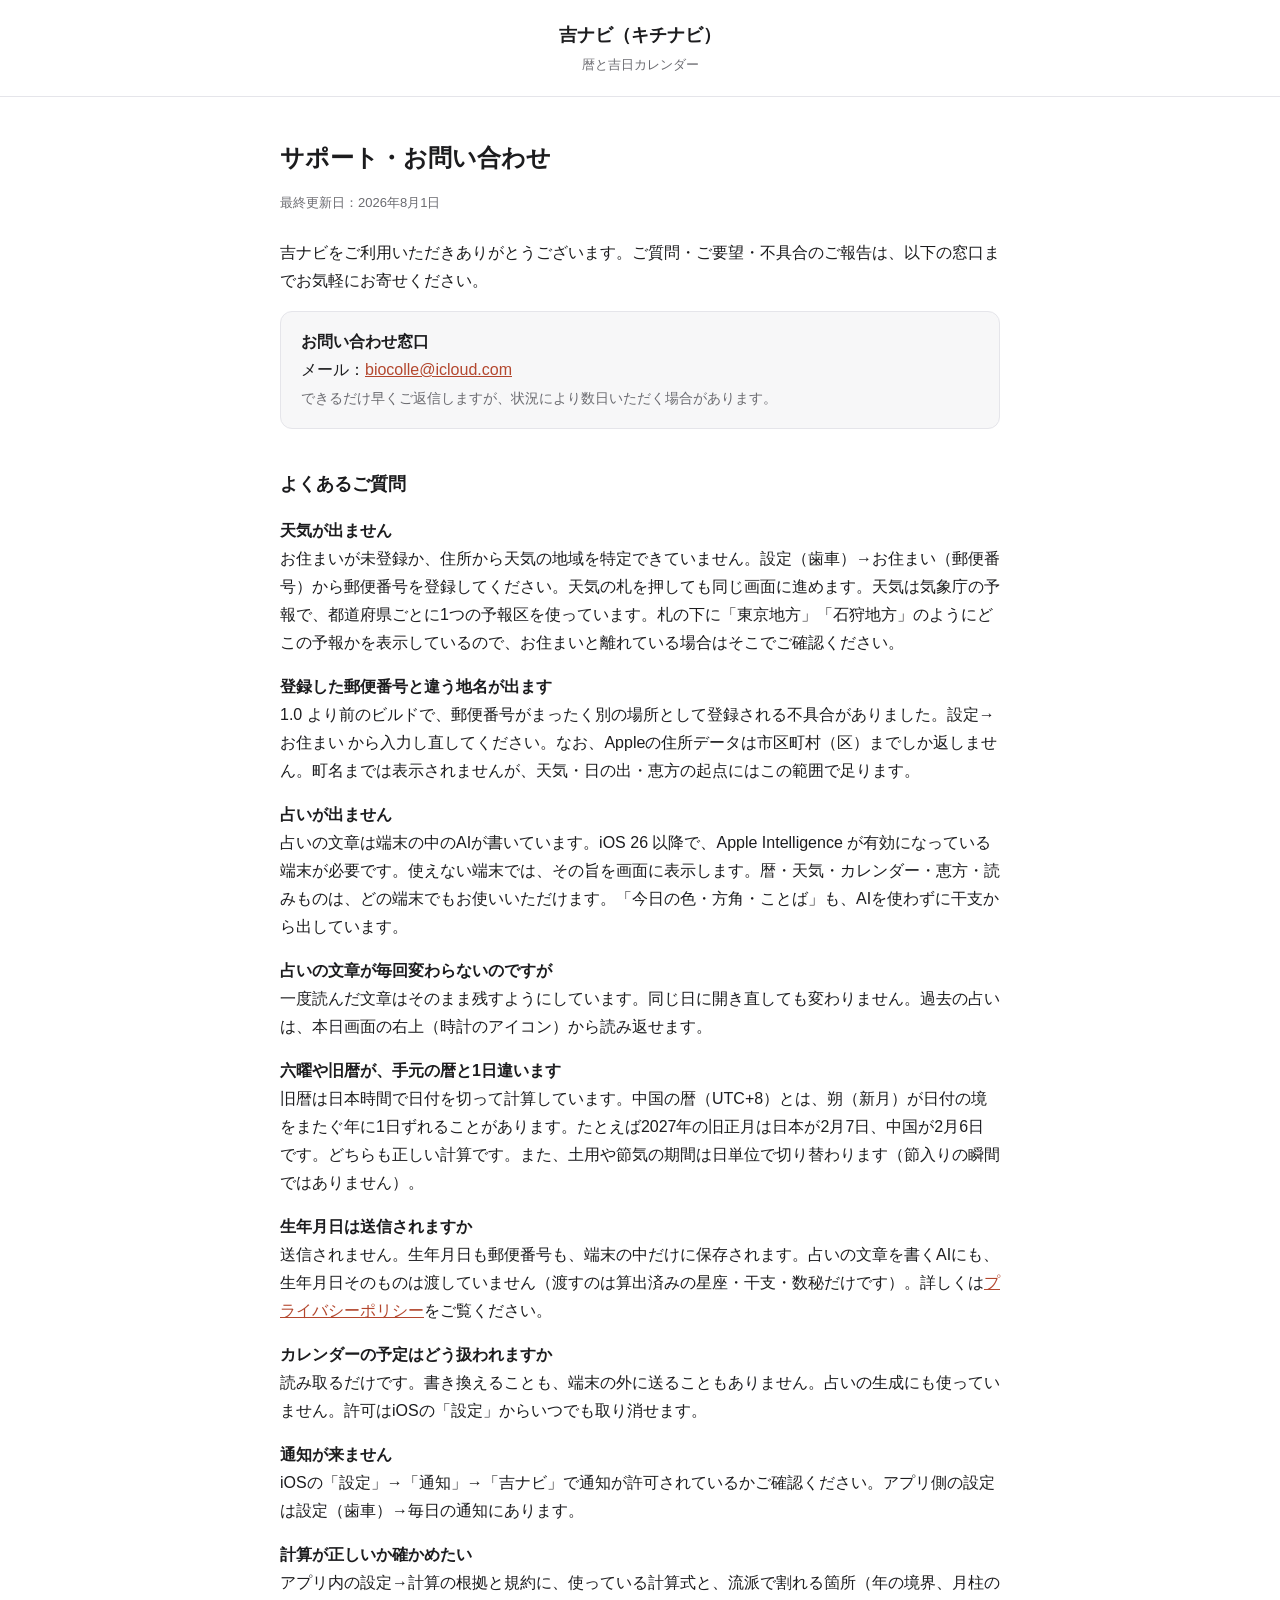
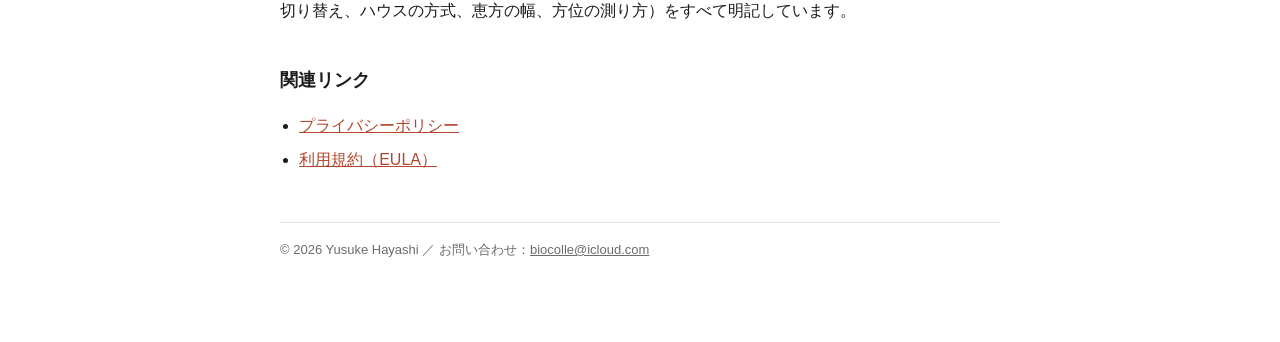
==== support.html @ 6c105fbb "feat: 吉ナビの法務・サポートページを公開 プライバシーポリシー・利用規約・サポート。BioColleのbiocolle-siteと 同じ構成（GitHub Pages・ルート配信）だが、リポジト" ====
<!doctype html>
<html lang="ja">
<head>
<meta charset="utf-8">
<meta name="viewport" content="width=device-width, initial-scale=1">
<title>サポート・お問い合わせ｜吉ナビ</title>
<link rel="stylesheet" href="style.css">
</head>
<body>
<header class="site"><a href="index.html">吉ナビ（キチナビ）<span class="tag">暦と吉日カレンダー</span></a></header>
<div class="wrap">
  <h1>サポート・お問い合わせ</h1>
  <p class="updated">最終更新日：2026年8月1日</p>

  <p>吉ナビをご利用いただきありがとうございます。ご質問・ご要望・不具合のご報告は、以下の窓口までお気軽にお寄せください。</p>

  <div class="card">
    <strong>お問い合わせ窓口</strong><br>
    メール：<a href="mailto:biocolle@icloud.com">biocolle@icloud.com</a><br>
    <span style="color:var(--muted);font-size:14px;">できるだけ早くご返信しますが、状況により数日いただく場合があります。</span>
  </div>

  <h2>よくあるご質問</h2>

  <p><strong>天気が出ません</strong><br>
  お住まいが未登録か、住所から天気の地域を特定できていません。設定（歯車）→お住まい（郵便番号）から郵便番号を登録してください。天気の札を押しても同じ画面に進めます。天気は気象庁の予報で、都道府県ごとに1つの予報区を使っています。札の下に「東京地方」「石狩地方」のようにどこの予報かを表示しているので、お住まいと離れている場合はそこでご確認ください。</p>

  <p><strong>登録した郵便番号と違う地名が出ます</strong><br>
  1.0 より前のビルドで、郵便番号がまったく別の場所として登録される不具合がありました。設定→お住まい から入力し直してください。なお、Appleの住所データは市区町村（区）までしか返しません。町名までは表示されませんが、天気・日の出・恵方の起点にはこの範囲で足ります。</p>

  <p><strong>占いが出ません</strong><br>
  占いの文章は端末の中のAIが書いています。iOS 26 以降で、Apple Intelligence が有効になっている端末が必要です。使えない端末では、その旨を画面に表示します。暦・天気・カレンダー・恵方・読みものは、どの端末でもお使いいただけます。「今日の色・方角・ことば」も、AIを使わずに干支から出しています。</p>

  <p><strong>占いの文章が毎回変わらないのですが</strong><br>
  一度読んだ文章はそのまま残すようにしています。同じ日に開き直しても変わりません。過去の占いは、本日画面の右上（時計のアイコン）から読み返せます。</p>

  <p><strong>六曜や旧暦が、手元の暦と1日違います</strong><br>
  旧暦は日本時間で日付を切って計算しています。中国の暦（UTC+8）とは、朔（新月）が日付の境をまたぐ年に1日ずれることがあります。たとえば2027年の旧正月は日本が2月7日、中国が2月6日です。どちらも正しい計算です。また、土用や節気の期間は日単位で切り替わります（節入りの瞬間ではありません）。</p>

  <p><strong>生年月日は送信されますか</strong><br>
  送信されません。生年月日も郵便番号も、端末の中だけに保存されます。占いの文章を書くAIにも、生年月日そのものは渡していません（渡すのは算出済みの星座・干支・数秘だけです）。詳しくは<a href="privacy.html">プライバシーポリシー</a>をご覧ください。</p>

  <p><strong>カレンダーの予定はどう扱われますか</strong><br>
  読み取るだけです。書き換えることも、端末の外に送ることもありません。占いの生成にも使っていません。許可はiOSの「設定」からいつでも取り消せます。</p>

  <p><strong>通知が来ません</strong><br>
  iOSの「設定」→「通知」→「吉ナビ」で通知が許可されているかご確認ください。アプリ側の設定は設定（歯車）→毎日の通知にあります。</p>

  <p><strong>計算が正しいか確かめたい</strong><br>
  アプリ内の設定→計算の根拠と規約に、使っている計算式と、流派で割れる箇所（年の境界、月柱の切り替え、ハウスの方式、恵方の幅、方位の測り方）をすべて明記しています。</p>

  <h2>関連リンク</h2>
  <ul>
    <li><a href="privacy.html">プライバシーポリシー</a></li>
    <li><a href="terms.html">利用規約（EULA）</a></li>
  </ul>

  <footer>© 2026 Yusuke Hayashi ／ お問い合わせ：<a href="mailto:biocolle@icloud.com">biocolle@icloud.com</a></footer>
</div>
</body>
</html>
---- style.css ----
:root {
  --fg: #1c1c1e;
  --muted: #6b6b70;
  --bg: #ffffff;
  --accent: #b3472e;
  --border: #e5e5ea;
  --card: #f7f7f8;
}
@media (prefers-color-scheme: dark) {
  :root {
    --fg: #f2f2f7;
    --muted: #a1a1a6;
    --bg: #1c1c1e;
    --accent: #e8895f;
    --border: #3a3a3c;
    --card: #2c2c2e;
  }
}
* { box-sizing: border-box; }
html { -webkit-text-size-adjust: 100%; }
body {
  margin: 0;
  font-family: -apple-system, BlinkMacSystemFont, "Hiragino Sans", "Noto Sans JP", sans-serif;
  color: var(--fg);
  background: var(--bg);
  line-height: 1.75;
  font-size: 16px;
}
.wrap { max-width: 760px; margin: 0 auto; padding: 32px 20px 80px; }
header.site {
  border-bottom: 1px solid var(--border);
  padding: 20px;
  text-align: center;
}
header.site a { text-decoration: none; color: var(--fg); font-weight: 700; font-size: 18px; }
header.site .tag { display: block; color: var(--muted); font-size: 13px; font-weight: 400; margin-top: 2px; }
h1 { font-size: 24px; margin: 8px 0 4px; }
h2 { font-size: 18px; margin: 32px 0 8px; padding-top: 8px; }
.updated { color: var(--muted); font-size: 13px; margin-bottom: 24px; }
ul { padding-left: 1.2em; }
li { margin: 6px 0; }
a { color: var(--accent); }
.card {
  background: var(--card);
  border: 1px solid var(--border);
  border-radius: 12px;
  padding: 16px 20px;
  margin: 16px 0;
}
table { border-collapse: collapse; width: 100%; margin: 16px 0; font-size: 14px; }
th, td { border: 1px solid var(--border); padding: 8px 10px; text-align: left; }
th { background: var(--card); }
.home-links { list-style: none; padding: 0; }
.home-links li { margin: 12px 0; }
.home-links a {
  display: block; padding: 16px 20px; background: var(--card);
  border: 1px solid var(--border); border-radius: 12px;
  text-decoration: none; color: var(--fg); font-weight: 600;
}
footer { border-top: 1px solid var(--border); margin-top: 48px; padding-top: 16px; color: var(--muted); font-size: 13px; }
footer a { color: var(--muted); }
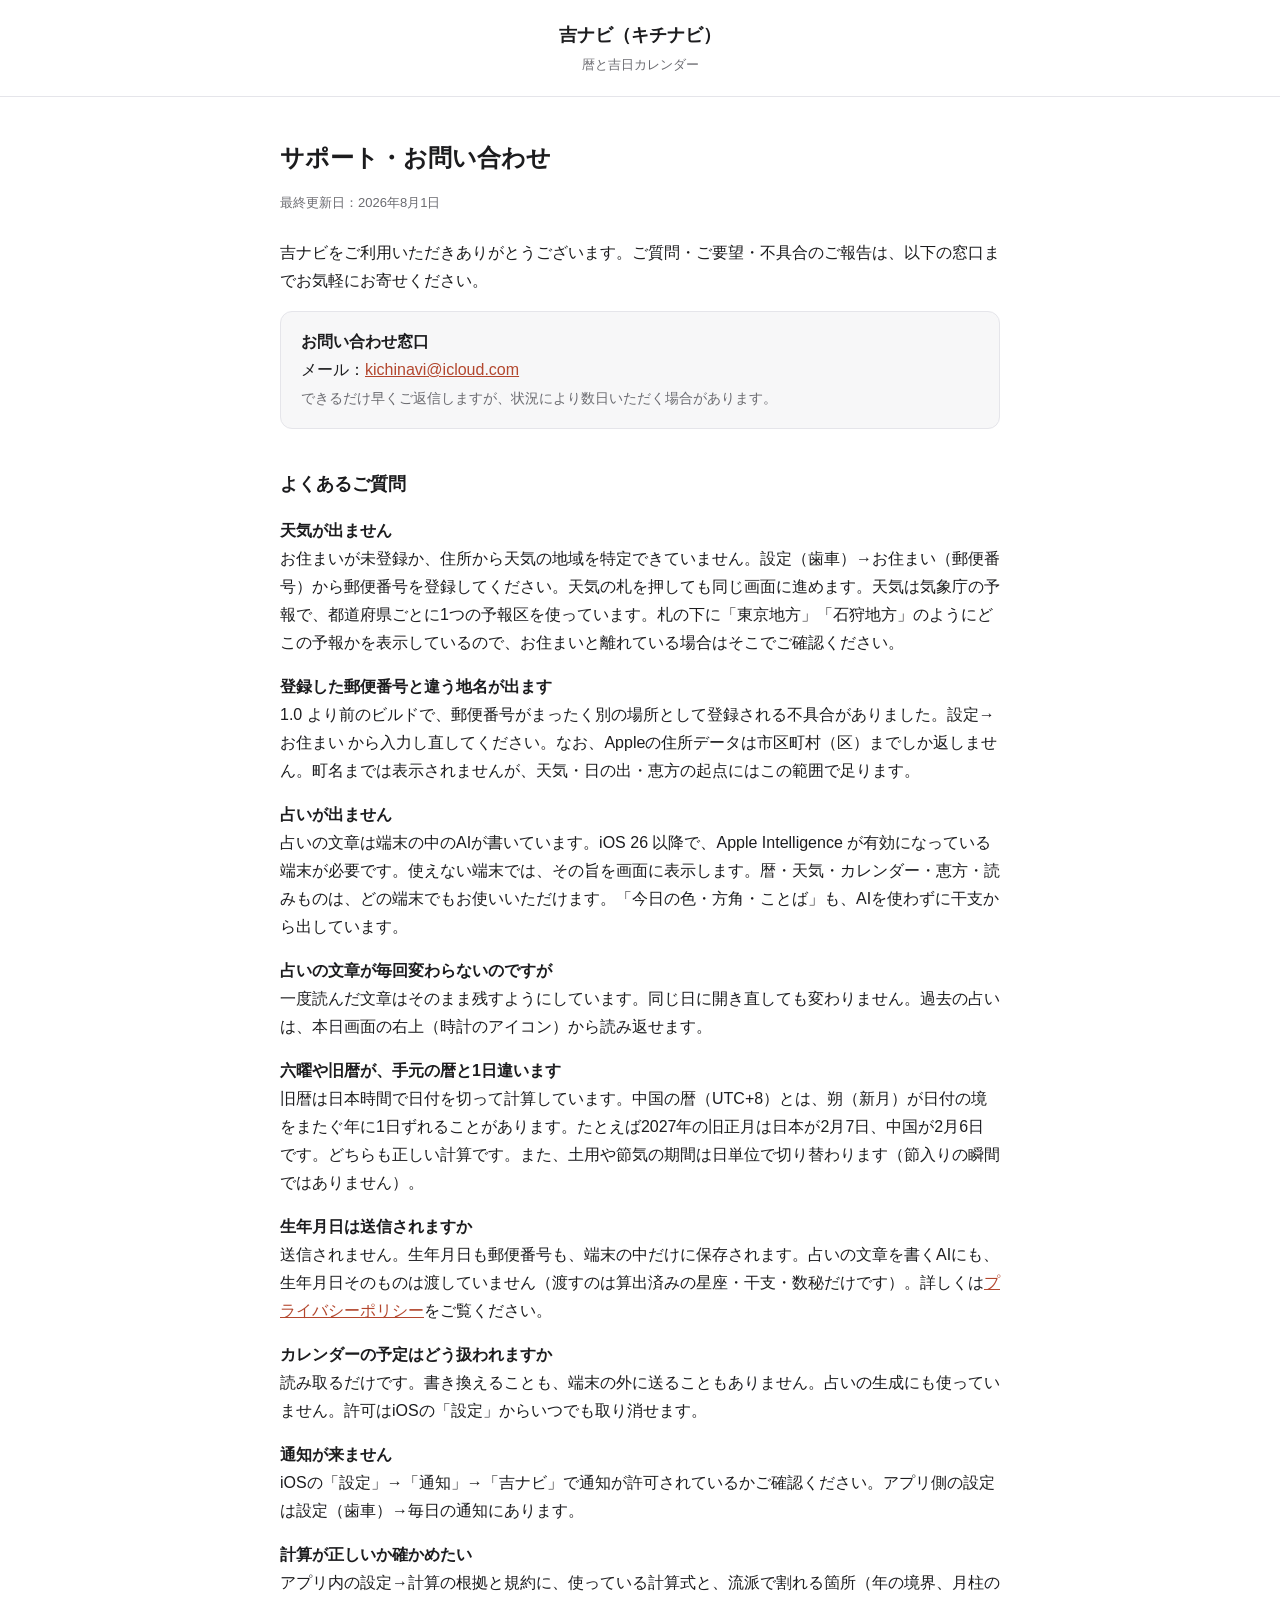
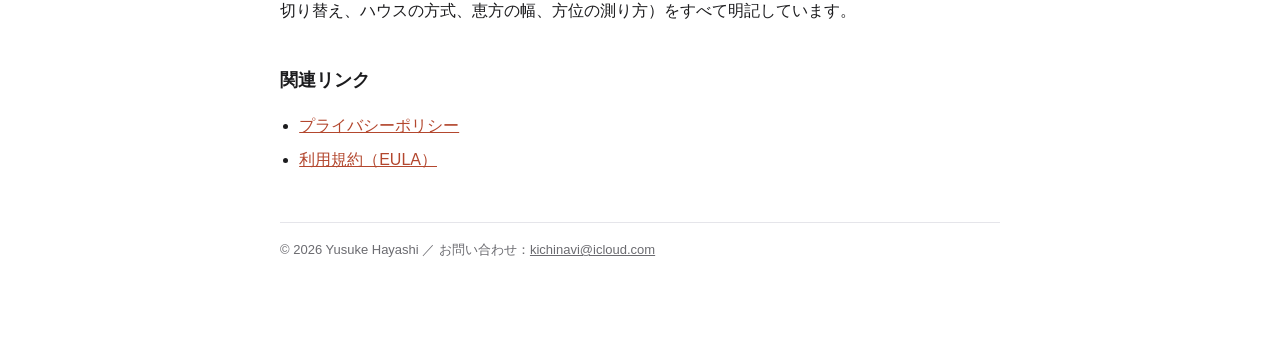
==== commit e9c89b76: "fix: 連絡先メールを kichinavi@icloud.com に変更 Co-Authored-By: Claude Sonnet 5 <noreply@anthropic.com>" ====
--- a/support.html
+++ b/support.html
@@ -16,7 +16,7 @@
 
   <div class="card">
     <strong>お問い合わせ窓口</strong><br>
-    メール：<a href="mailto:biocolle@icloud.com">biocolle@icloud.com</a><br>
+    メール：<a href="mailto:kichinavi@icloud.com">kichinavi@icloud.com</a><br>
     <span style="color:var(--muted);font-size:14px;">できるだけ早くご返信しますが、状況により数日いただく場合があります。</span>
   </div>
 
@@ -55,7 +55,7 @@
     <li><a href="terms.html">利用規約（EULA）</a></li>
   </ul>
 
-  <footer>© 2026 Yusuke Hayashi ／ お問い合わせ：<a href="mailto:biocolle@icloud.com">biocolle@icloud.com</a></footer>
+  <footer>© 2026 Yusuke Hayashi ／ お問い合わせ：<a href="mailto:kichinavi@icloud.com">kichinavi@icloud.com</a></footer>
 </div>
 </body>
 </html>
